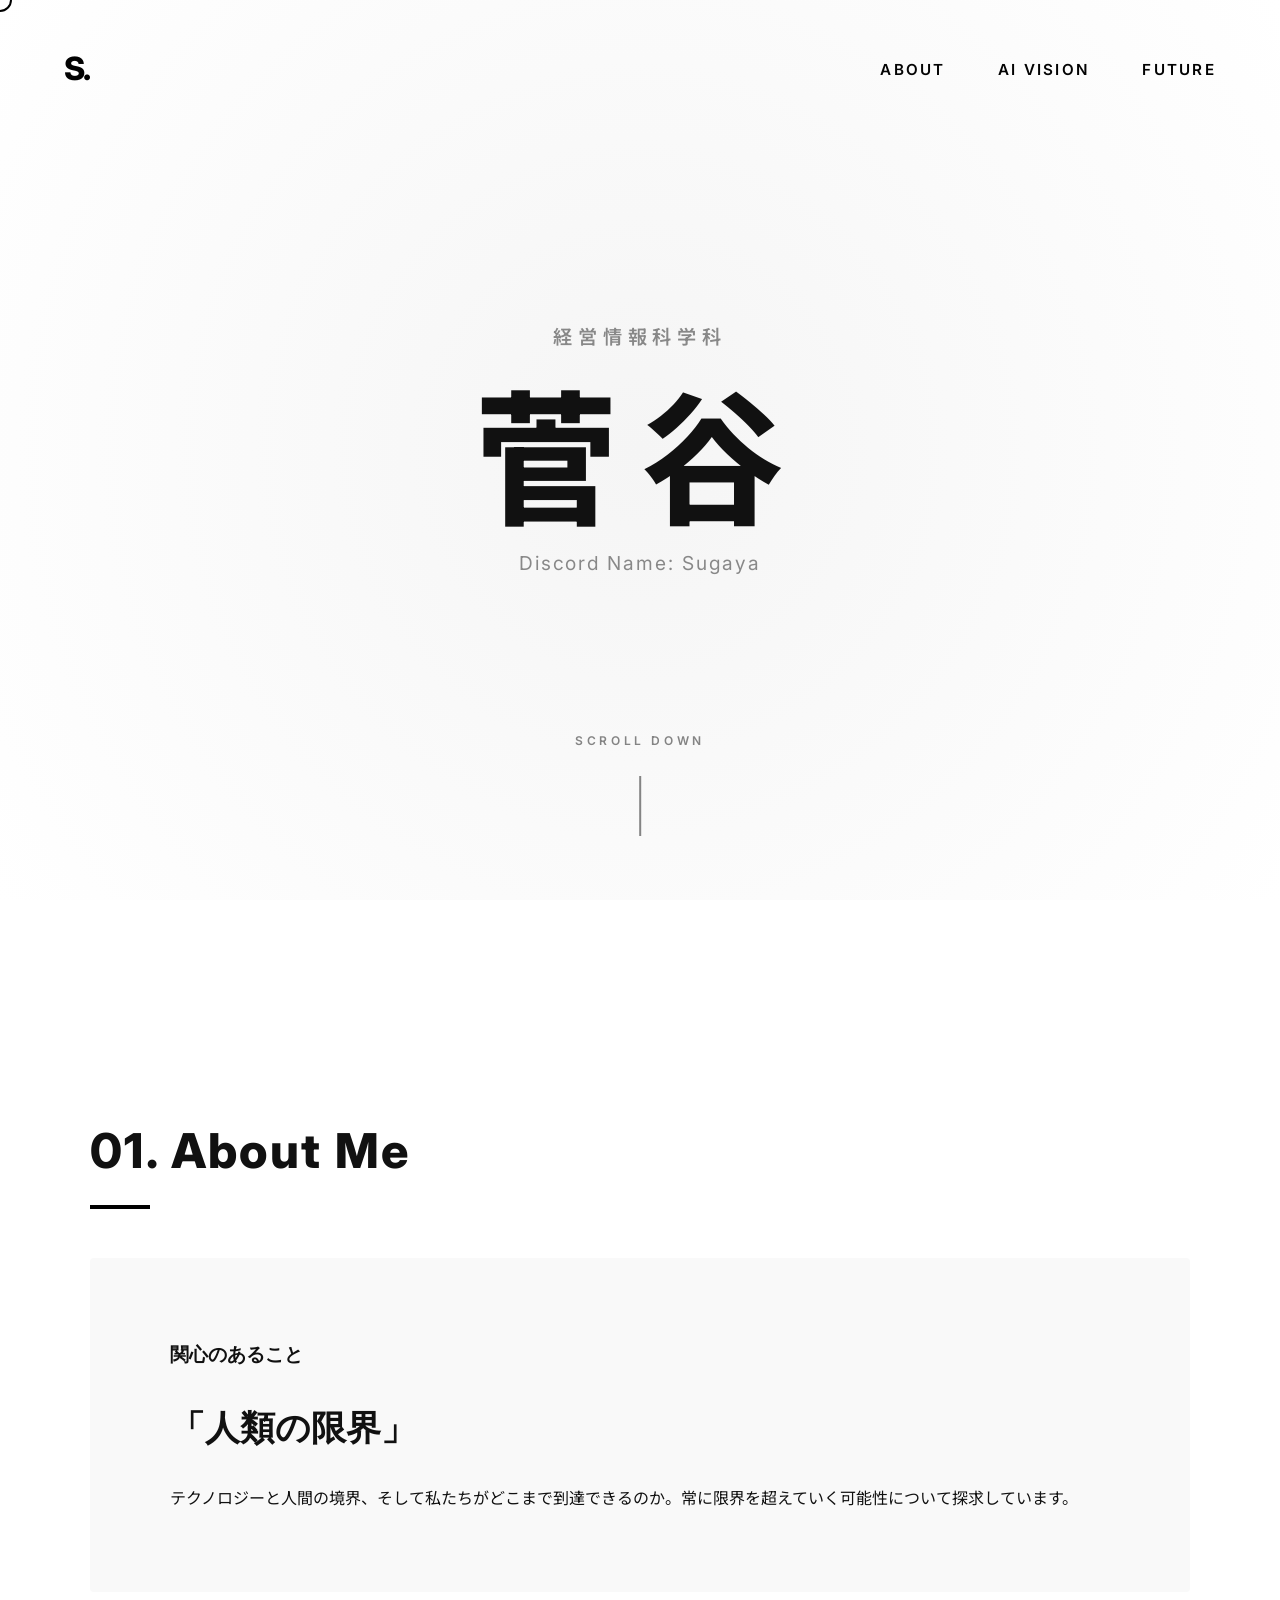
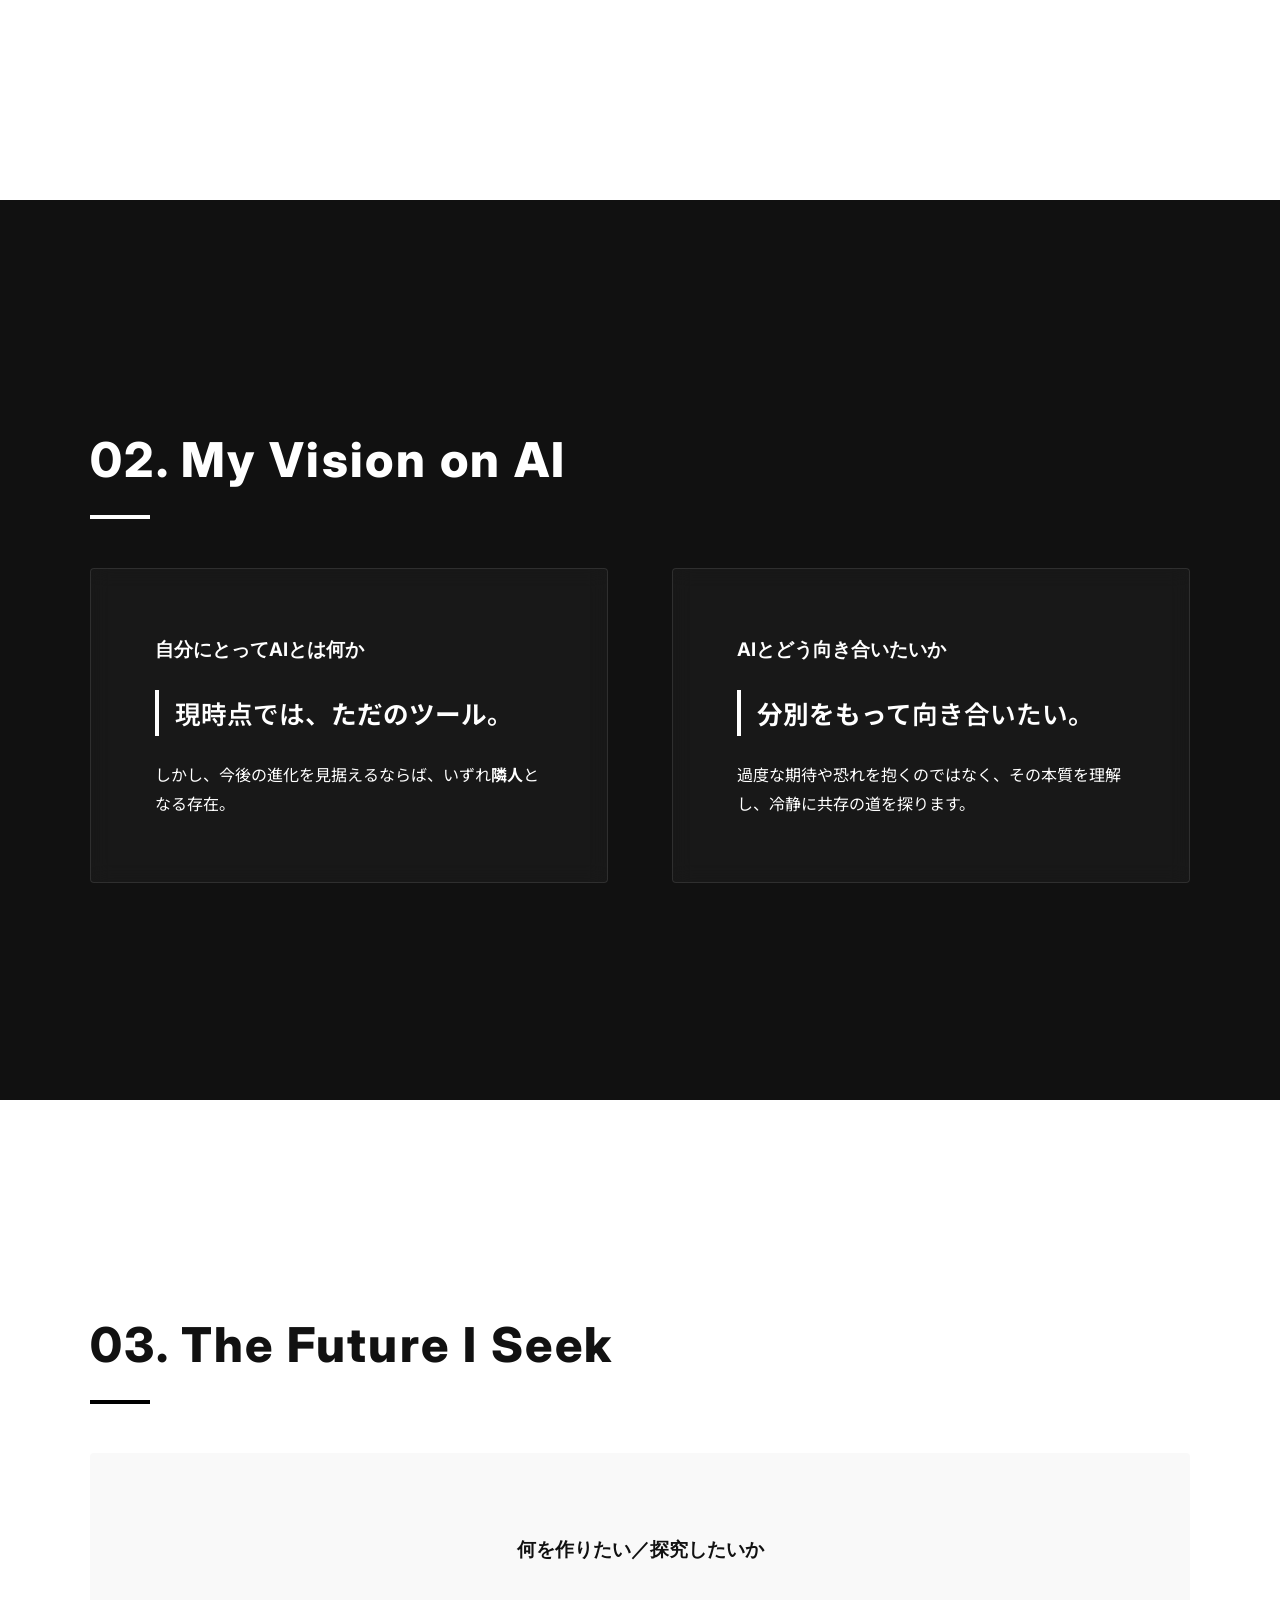
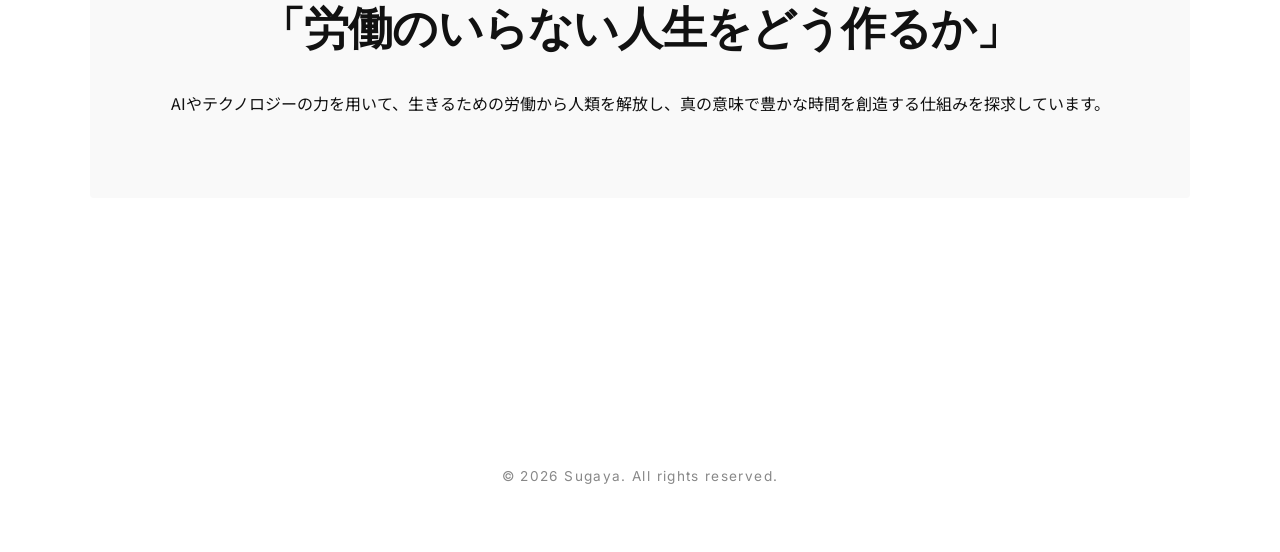
==== index.html @ a75821a5 "Initial commit: Self-introduction LP" ====
<!DOCTYPE html>
<html lang="ja">
<head>
    <meta charset="UTF-8">
    <meta name="viewport" content="width=device-width, initial-scale=1.0">
    <title>菅谷 | Portfolio</title>
    <link rel="stylesheet" href="style.css">
    <link href="https://fonts.googleapis.com/css2?family=Inter:wght@300;400;600;800&family=Noto+Sans+JP:wght@300;400;500;700;800&display=swap" rel="stylesheet">
</head>
<body>
    <div class="cursor"></div>
    <header class="header">
        <div class="logo">S.</div>
        <nav class="nav">
            <a href="#about">About</a>
            <a href="#ai">AI Vision</a>
            <a href="#future">Future</a>
        </nav>
    </header>

    <main>
        <section id="hero" class="hero section">
            <div class="hero-content fade-in">
                <p class="subtitle">経営情報科学科</p>
                <h1 class="title">菅谷</h1>
                <p class="description">Discord Name: Sugaya</p>
            </div>
            <div class="scroll-indicator">
                <span>Scroll Down</span>
                <div class="line"></div>
            </div>
        </section>

        <section id="about" class="about section">
            <div class="container fade-in">
                <h2 class="section-title">01. About Me</h2>
                <div class="content-box">
                    <h3>関心のあること</h3>
                    <h4 class="highlight-text">「人類の限界」</h4>
                    <p>テクノロジーと人間の境界、そして私たちがどこまで到達できるのか。常に限界を超えていく可能性について探求しています。</p>
                </div>
            </div>
        </section>

        <section id="ai" class="ai section dark-bg">
            <div class="container fade-in">
                <h2 class="section-title">02. My Vision on AI</h2>
                <div class="grid-2">
                    <div class="card">
                        <h3>自分にとってAIとは何か</h3>
                        <p class="concept">現時点では、<strong>ただのツール</strong>。</p>
                        <p>しかし、今後の進化を見据えるならば、いずれ<strong>隣人</strong>となる存在。</p>
                    </div>
                    <div class="card">
                        <h3>AIとどう向き合いたいか</h3>
                        <p class="concept"><strong>分別をもって</strong>向き合いたい。</p>
                        <p>過度な期待や恐れを抱くのではなく、その本質を理解し、冷静に共存の道を探ります。</p>
                    </div>
                </div>
            </div>
        </section>

        <section id="future" class="future section">
            <div class="container fade-in">
                <h2 class="section-title">03. The Future I Seek</h2>
                <div class="content-box text-center">
                    <h3>何を作りたい／探究したいか</h3>
                    <h4 class="huge-text">「労働のいらない人生をどう作るか」</h4>
                    <p>AIやテクノロジーの力を用いて、生きるための労働から人類を解放し、真の意味で豊かな時間を創造する仕組みを探求しています。</p>
                </div>
            </div>
        </section>
    </main>

    <footer class="footer">
        <p>&copy; 2026 Sugaya. All rights reserved.</p>
    </footer>

    <script src="main.js"></script>
</body>
</html>
---- style.css ----
:root {
    --bg-color: #ffffff;
    --text-color: #111111;
    --accent-color: #000000;
    --gray-light: #f9f9f9;
    --gray-medium: #888888;
    
    --font-en: 'Inter', sans-serif;
    --font-jp: 'Noto Sans JP', sans-serif;
}

* {
    margin: 0;
    padding: 0;
    box-sizing: border-box;
}

body {
    font-family: var(--font-jp);
    background-color: var(--bg-color);
    color: var(--text-color);
    line-height: 1.8;
    overflow-x: hidden;
    scroll-behavior: smooth;
    -webkit-font-smoothing: antialiased;
}

h1, h2, h3, h4, .logo, .nav a, .scroll-indicator {
    font-family: var(--font-en);
}

/* Typography */
.section-title {
    font-size: 3rem;
    font-weight: 800;
    margin-bottom: 4rem;
    letter-spacing: 0.05em;
    position: relative;
    display: inline-block;
}
.section-title::after {
    content: '';
    position: absolute;
    bottom: -15px;
    left: 0;
    width: 60px;
    height: 4px;
    background-color: var(--accent-color);
}

.highlight-text {
    font-size: 2.2rem;
    font-weight: 700;
    margin: 1.5rem 0;
}
.huge-text {
    font-size: 2.8rem;
    font-weight: 800;
    margin: 2rem 0;
    letter-spacing: -0.02em;
    line-height: 1.3;
}
.concept {
    font-size: 1.6rem;
    font-weight: 600;
    margin: 1.5rem 0;
    border-left: 4px solid var(--accent-color);
    padding-left: 1rem;
}

/* Layout */
.section {
    padding: 10rem 2rem;
    min-height: 100vh;
    display: flex;
    flex-direction: column;
    justify-content: center;
}
.container {
    max-width: 1100px;
    margin: 0 auto;
    width: 100%;
}
.grid-2 {
    display: grid;
    grid-template-columns: 1fr 1fr;
    gap: 4rem;
}

/* Header */
.header {
    position: fixed;
    top: 0;
    left: 0;
    width: 100%;
    padding: 2.5rem 4rem;
    display: flex;
    justify-content: space-between;
    align-items: center;
    z-index: 100;
    mix-blend-mode: difference;
    color: #fff;
}
.logo {
    font-size: 2rem;
    font-weight: 800;
    letter-spacing: -0.05em;
}
.nav a {
    color: #fff;
    text-decoration: none;
    margin-left: 3rem;
    font-weight: 600;
    font-size: 0.95rem;
    text-transform: uppercase;
    letter-spacing: 0.15em;
    position: relative;
}
.nav a::after {
    content: '';
    position: absolute;
    bottom: -8px;
    left: 0;
    width: 0;
    height: 2px;
    background-color: #fff;
    transition: width 0.4s cubic-bezier(0.16, 1, 0.3, 1);
}
.nav a:hover::after {
    width: 100%;
}

/* Hero Section */
.hero {
    align-items: center;
    text-align: center;
    position: relative;
    background: radial-gradient(circle at center, #f5f5f5 0%, #ffffff 100%);
}
.hero .title {
    font-family: var(--font-jp);
    font-size: 9rem;
    font-weight: 800;
    letter-spacing: 0.15em;
    margin: 1.5rem 0;
    line-height: 1;
    color: var(--text-color);
}
.hero .subtitle {
    font-size: 1.2rem;
    letter-spacing: 0.3em;
    color: var(--gray-medium);
    text-transform: uppercase;
    font-weight: 600;
}
.hero .description {
    font-size: 1.2rem;
    color: var(--gray-medium);
    letter-spacing: 0.1em;
    font-family: var(--font-en);
}
.scroll-indicator {
    position: absolute;
    bottom: 4rem;
    left: 50%;
    transform: translateX(-50%);
    display: flex;
    flex-direction: column;
    align-items: center;
    opacity: 0.5;
    transition: opacity 0.3s;
}
.scroll-indicator:hover {
    opacity: 1;
}
.scroll-indicator span {
    font-size: 0.75rem;
    letter-spacing: 0.3em;
    margin-bottom: 1.5rem;
    text-transform: uppercase;
    font-weight: 600;
}
.scroll-indicator .line {
    width: 2px;
    height: 60px;
    background-color: var(--text-color);
    animation: scrollAnim 2.5s infinite cubic-bezier(0.16, 1, 0.3, 1);
}
@keyframes scrollAnim {
    0% { transform: scaleY(0); transform-origin: top; }
    50% { transform: scaleY(1); transform-origin: top; }
    50.1% { transform: scaleY(1); transform-origin: bottom; }
    100% { transform: scaleY(0); transform-origin: bottom; }
}

/* Sections */
.dark-bg {
    background-color: var(--text-color);
    color: var(--bg-color);
}
.dark-bg .section-title::after {
    background-color: var(--bg-color);
}
.dark-bg .concept {
    border-left-color: var(--bg-color);
}

.content-box {
    padding: 5rem;
    background-color: var(--gray-light);
    border-radius: 4px;
}
.dark-bg .content-box {
    background-color: #1a1a1a;
}
.card {
    padding: 4rem;
    border: 1px solid rgba(255, 255, 255, 0.1);
    background: rgba(255, 255, 255, 0.03);
    backdrop-filter: blur(10px);
    transition: transform 0.4s cubic-bezier(0.16, 1, 0.3, 1), background 0.4s;
    border-radius: 4px;
}
.card:hover {
    transform: translateY(-15px);
    background: rgba(255, 255, 255, 0.08);
}
.text-center {
    text-align: center;
}

/* Footer */
.footer {
    text-align: center;
    padding: 4rem;
    font-family: var(--font-en);
    font-size: 0.85rem;
    color: var(--gray-medium);
    background: var(--bg-color);
    letter-spacing: 0.1em;
}

/* Animations */
.fade-in {
    opacity: 0;
    transform: translateY(40px);
    transition: opacity 1.2s cubic-bezier(0.16, 1, 0.3, 1), transform 1.2s cubic-bezier(0.16, 1, 0.3, 1);
}
.fade-in.visible {
    opacity: 1;
    transform: translateY(0);
}

/* Custom Cursor */
.cursor {
    width: 24px;
    height: 24px;
    border: 2px solid #fff;
    border-radius: 50%;
    position: fixed;
    pointer-events: none;
    z-index: 9999;
    transition: width 0.3s, height 0.3s, background-color 0.3s, border-color 0.3s;
    mix-blend-mode: difference;
    transform: translate(-50%, -50%);
}

/* Responsive */
@media (max-width: 1024px) {
    .hero .title { font-size: 7rem; }
    .grid-2 { gap: 2rem; }
}

@media (max-width: 768px) {
    .header { padding: 1.5rem; }
    .nav { display: none; }
    .hero .title { font-size: 4.5rem; letter-spacing: 0.05em; }
    .grid-2 { grid-template-columns: 1fr; }
    .section { padding: 6rem 1.5rem; min-height: auto; }
    .content-box { padding: 3rem 1.5rem; }
    .card { padding: 3rem 2rem; }
    .huge-text { font-size: 2rem; }
    .highlight-text { font-size: 1.8rem; }
    .section-title { font-size: 2.2rem; }
    .cursor { display: none; }
}
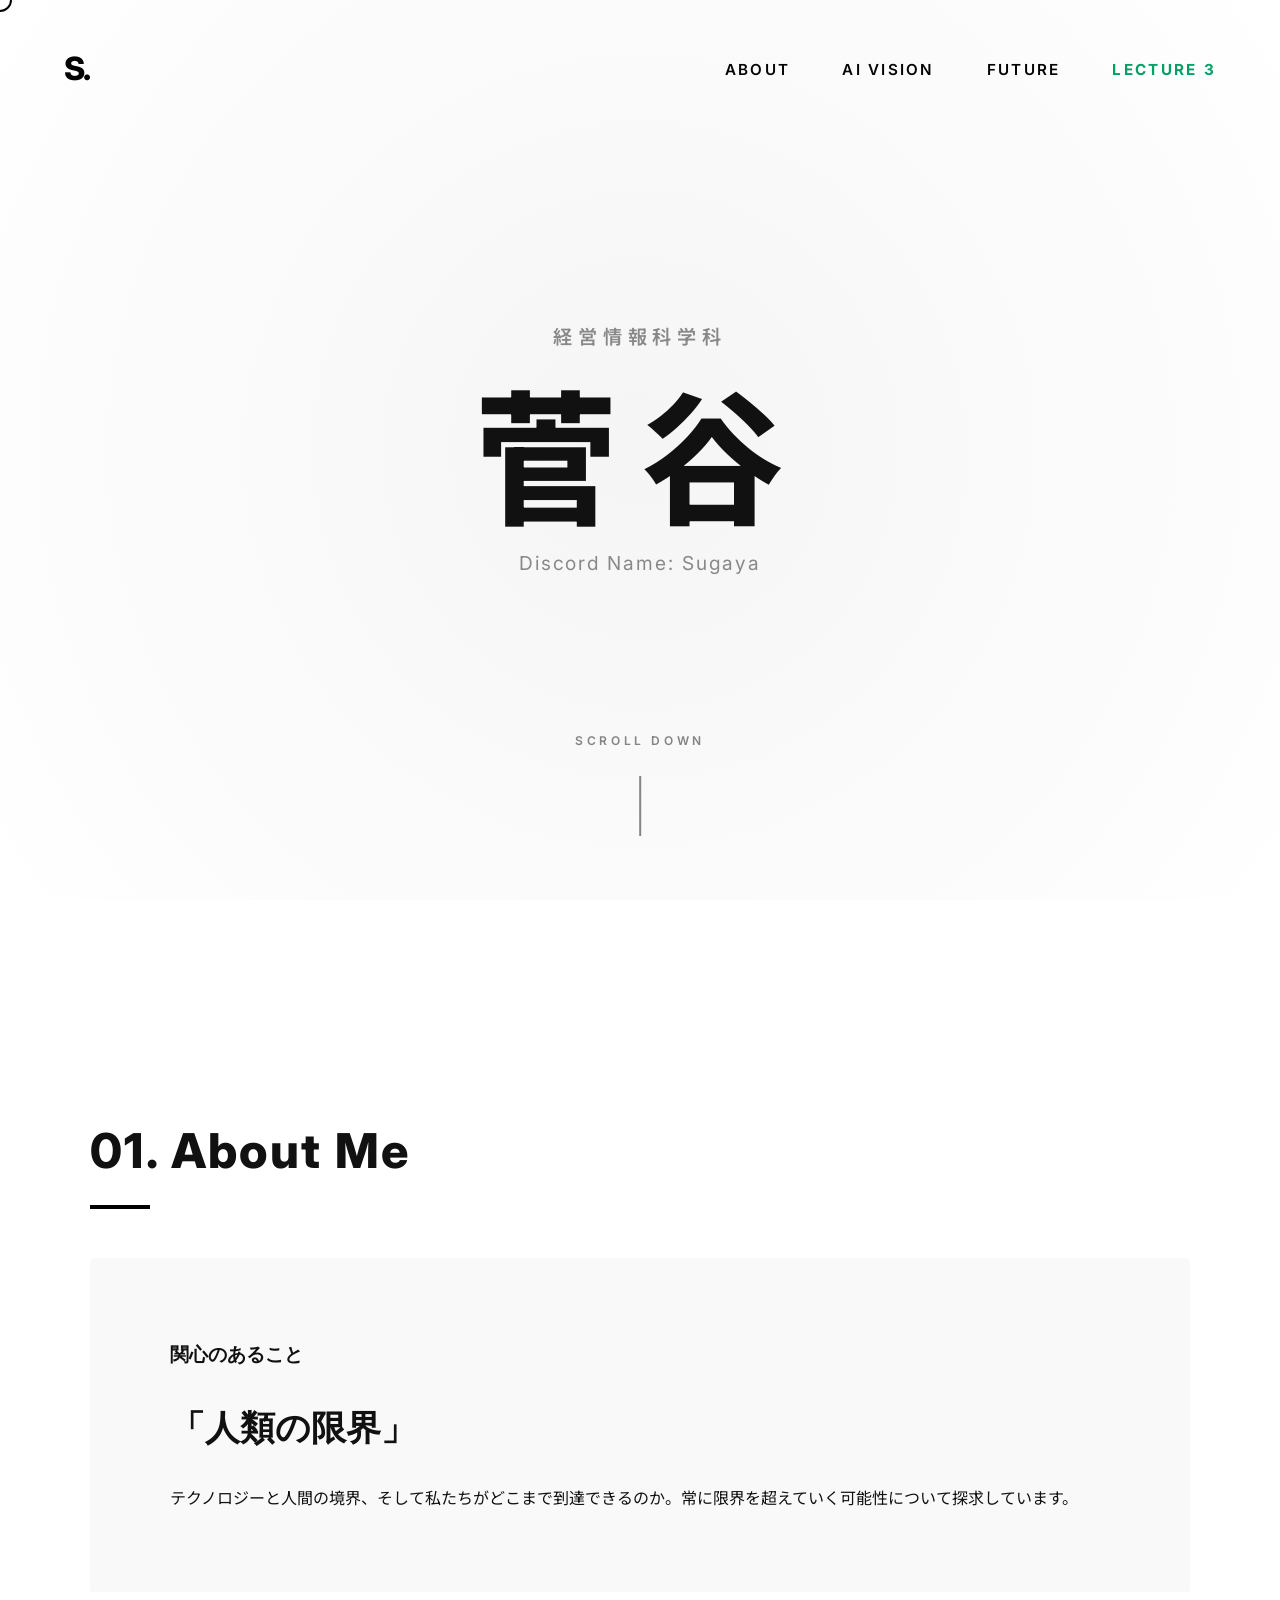
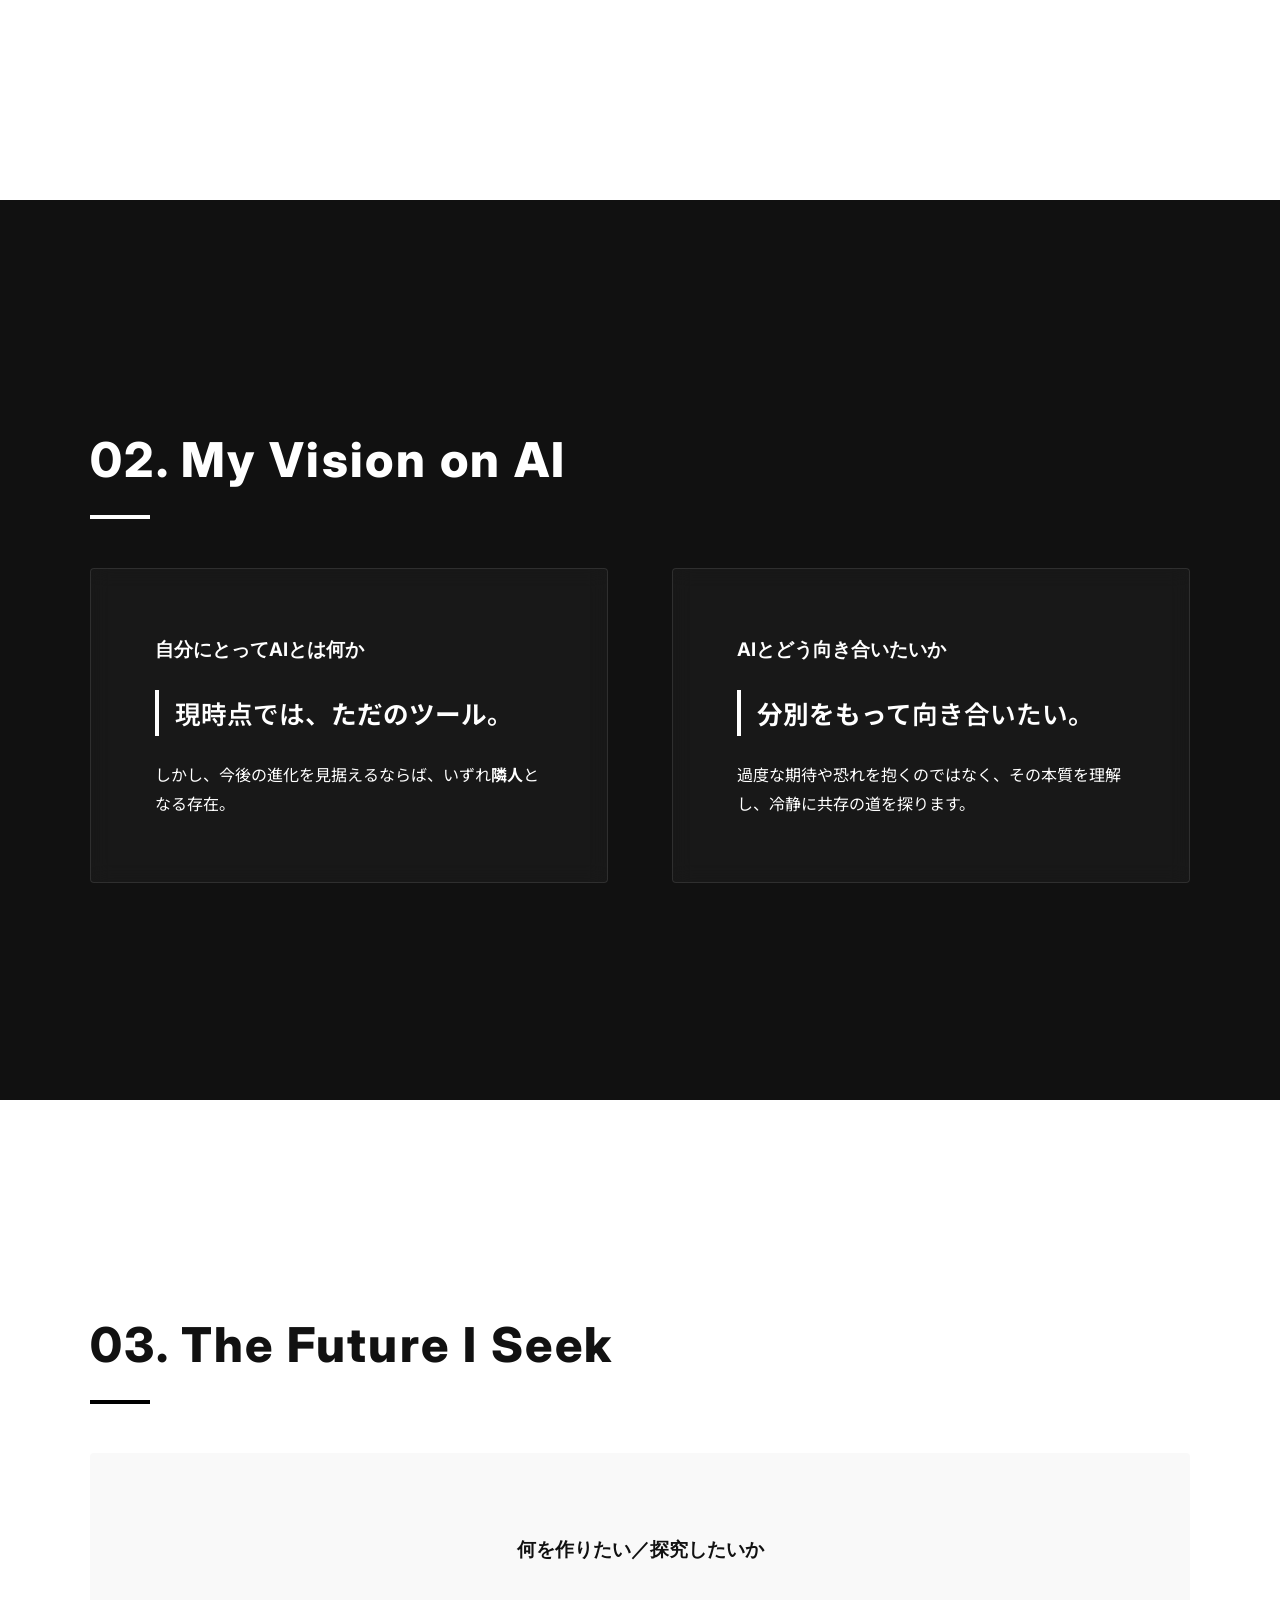
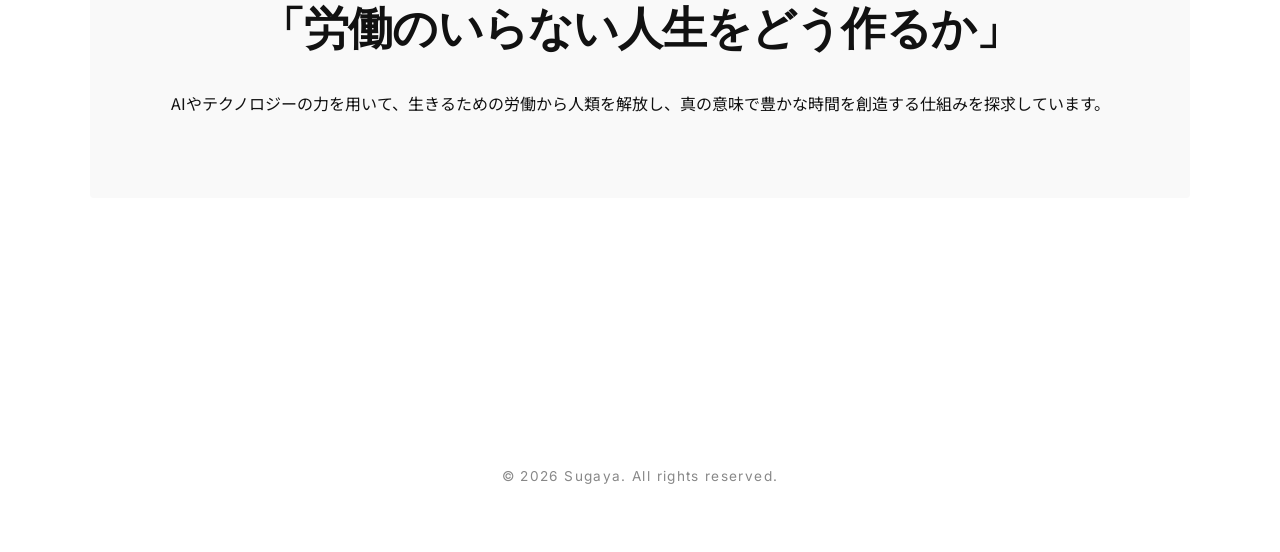
==== commit 9464e33e: "feat(nav): add navigation link to Lecture 3 (YutoriJournal)" ====
--- a/index.html
+++ b/index.html
@@ -15,6 +15,7 @@
             <a href="#about">About</a>
             <a href="#ai">AI Vision</a>
             <a href="#future">Future</a>
+            <a href="./dai3syuu/otakukun00-web3ai-2026/index.html" style="color: #ff5e97; font-weight: 700;">Lecture 3</a>
         </nav>
     </header>
 
